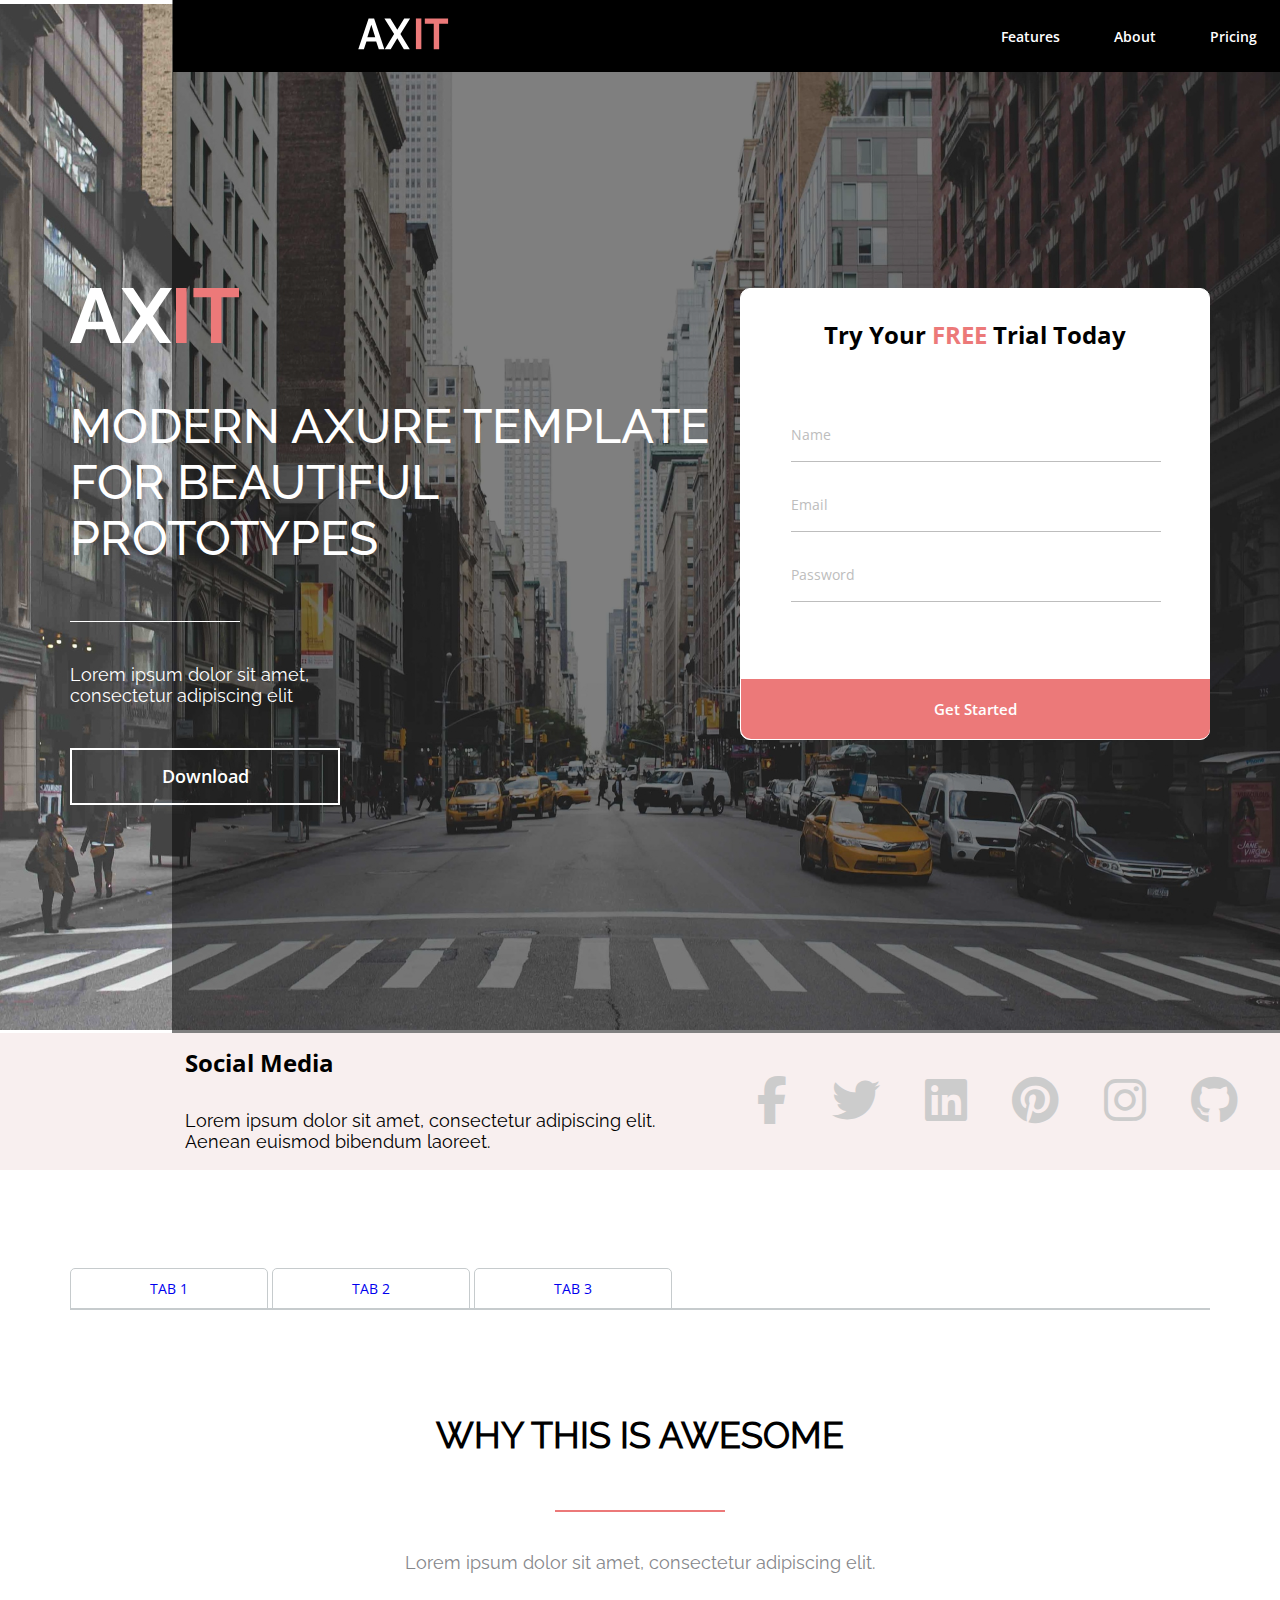
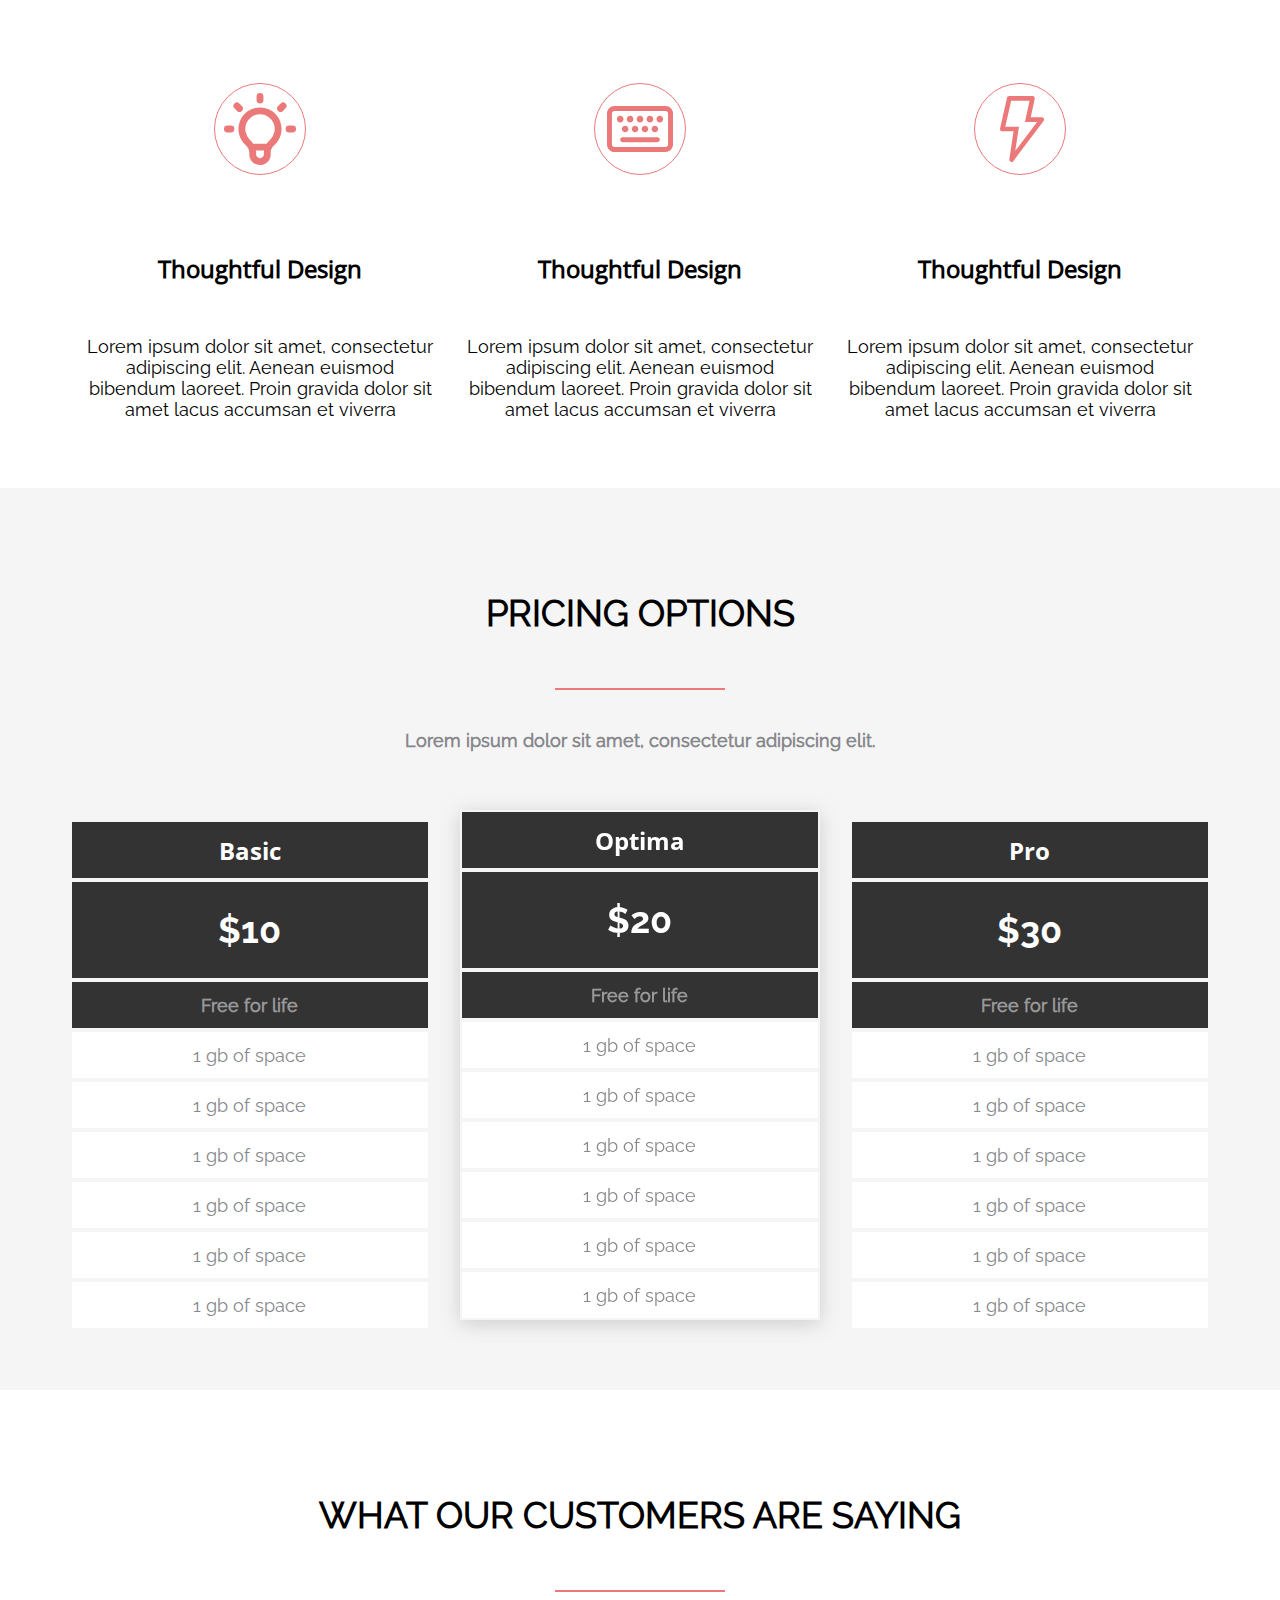
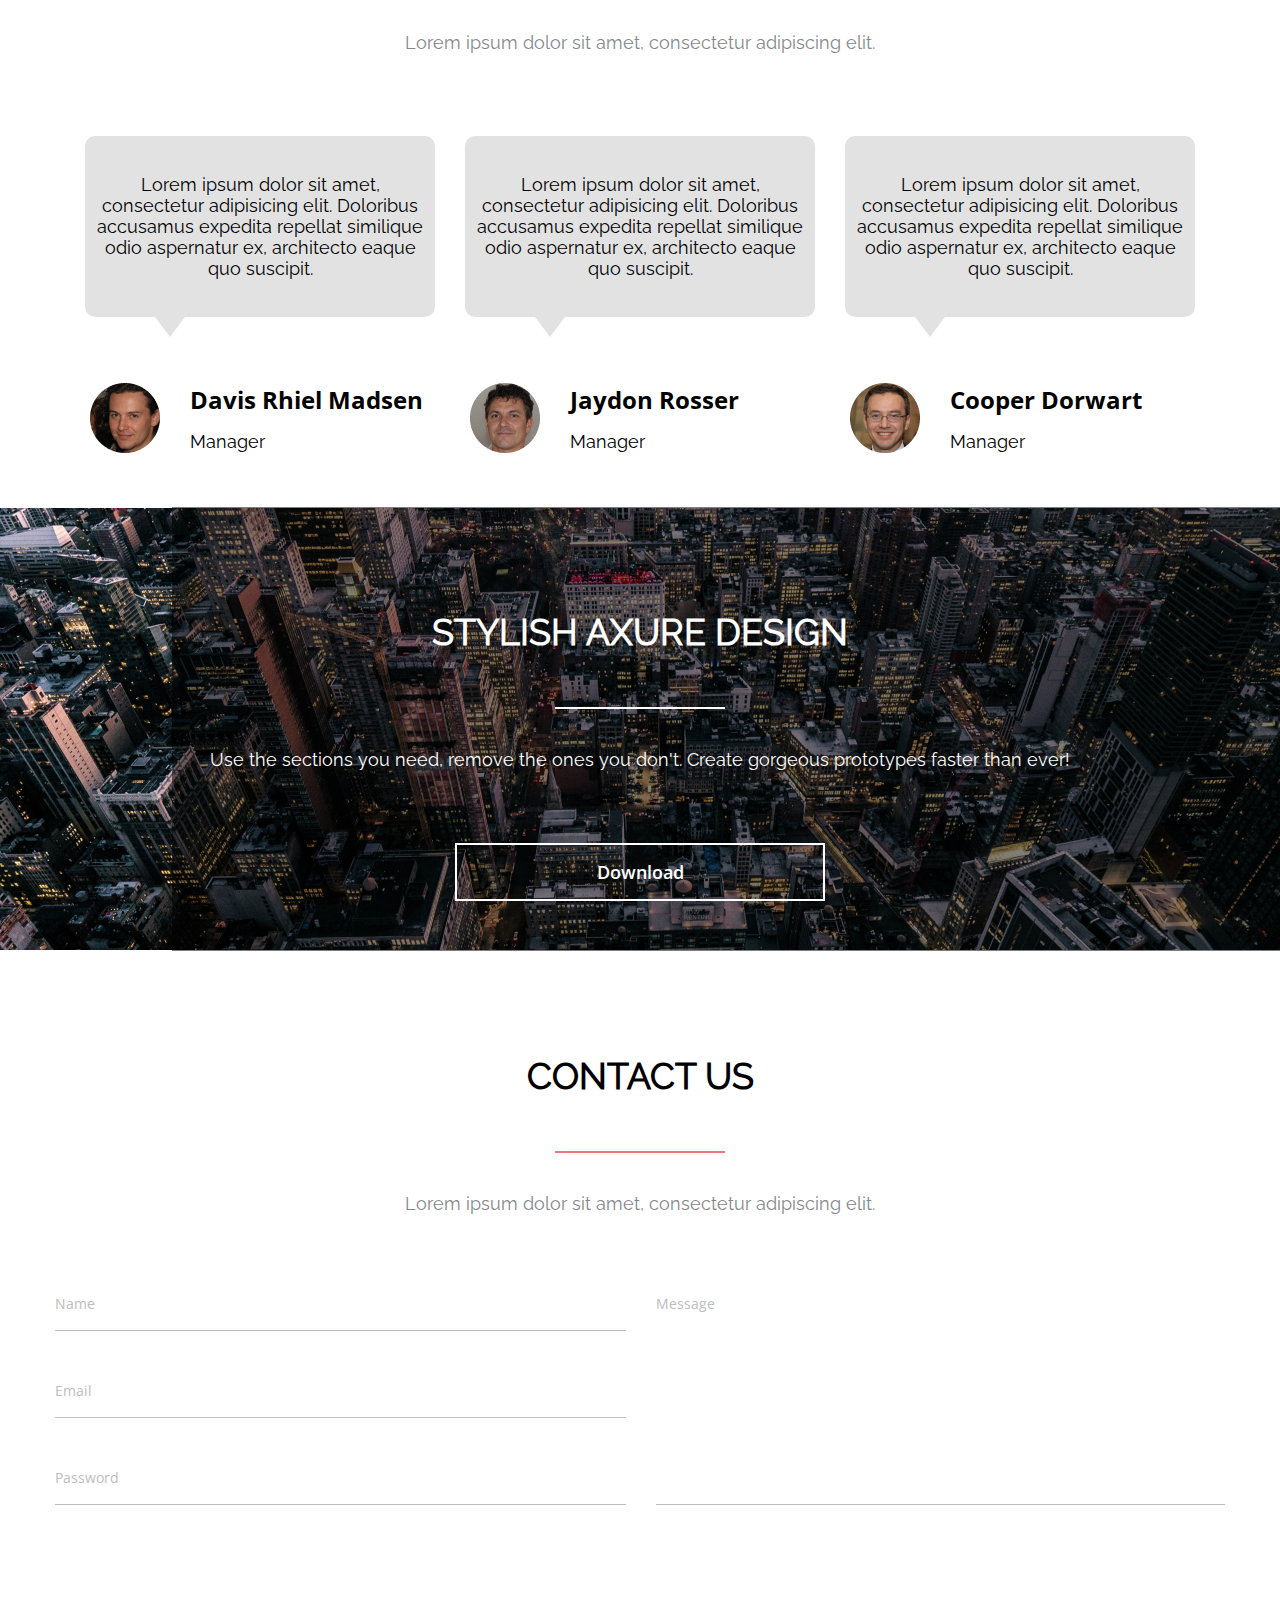
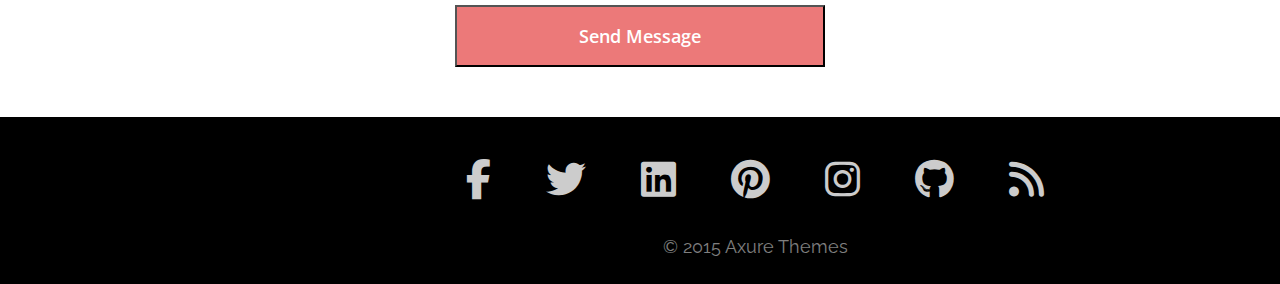
==== AXIT/index.html @ 5b7261b8 "add homework 8" ====
<!DOCTYPE html>
<html lang="en">

<head>
    <meta charset="UTF-8">
    <meta http-equiv="X-UA-Compatible" content="IE=edge">
    <meta name="viewport" content="width=device-width, initial-scale=1.0">
    <title>Document</title>
    <link rel="stylesheet" href="./styles/main.css">
</head>

<body>
    <header class="header">
        <div class="header-wrap">
            <div class="header-logo">
                <img src="./assets/images/AX header.svg" alt="header_logo">
                <img src="./assets/images/IT header.svg" alt="header_logo">
            </div>
            <nav class="header-menu">
                <ul class="header-menu__link">
                    <li><a href="#tabs">Features</a></li>
                    <li><a href="#about">About</a></li>
                    <li><a href="#pricing">Pricing</a></li>
                    <li><a href="#reviews">Reviews</a></li>
                    <li><a href="#contacts">Contact</a></li>
                </ul>
            </nav>
        </div>
    </header>
    <main>
        <section class="banner">
            <div class="banner-img">
                <div class="banner-bacground">
                    <div class="banner-wrap">
                        <div class="banner-logo">
                            <div class="banner-logo__logo">
                                <img src="/assets/images/AX.svg" alt="logo_icon">
                                <img src="/assets/images/IT.svg" alt="logo_icon">
                            </div>
                            <div class="banner-logo__title">
                                MODERN AXURE TEMPLATE FOR BEAUTIFUL PROTOTYPES
                            </div>
                            <div class="banner-logo__text">
                                Lorem ipsum dolor sit amet, consectetur adipiscing elit
                            </div>
                            <div class="banner-logo__button">
                                <button type="button" class="logo__button">Download</button>
                            </div>
                        </div>
                        <div class="banner-reg">
                            <form action="#banner-img">
                                <h4 class="banner-reg__title">Try Your <span id="color">FREE</span> Trial Today</h4>
                                <div class="banner-regcard">
                                    <div class="banner-reg__name">
                                        <label for="banner">Name</label><br>
                                        <input type="text" name="name" id="banner">
                                    </div>
                                    <div class="banner-reg__email">
                                        <label for="banner">Email</label><br>
                                        <input type="email" name="email" id="banner">
                                    </div>
                                    <div class="banner-reg__password">
                                        <label for="banner">Password</label><br>
                                        <input type="password" name="password" id="banner">
                                    </div>
                                </div>
                                <div class="banner-reg__button">
                                    <button type="submit" id="banner-button">Get Started</button>
                                </div>
                            </form>
                        </div>
                    </div>
                </div>
            </div>
        </section>
        <section class="social">
            <div class="social-wrap">
                <div class="social-aside">
                    <div class="social-aside__title">
                        Social Media
                    </div>
                    <div class="social-aside__text">
                        Lorem ipsum dolor sit amet, consectetur adipiscing elit.
                        Aenean euismod bibendum laoreet.
                    </div>
                </div>
                <div class="social-icon">
                    <a href="https://www.facebook.com/" target="_blank"><i class="fa-brands fa-facebook-f"></i></a>
                    <a href="https://twitter.com" target="_blank"><i class="fa-brands fa-twitter"></i></a>
                    <a href="https://www.linkedin.com/" target="_blank"><i class="fa-brands fa-linkedin"></i></a>
                    <a href="https://www.pinterest.com/" target="_blank"><i class="fa-brands fa-pinterest"></i></a>
                    <a href="https://www.instagram.com/" target="_blank"><i class="fa-brands fa-instagram"></i></a>
                    <a href="https://github.com/" target="_blank"><i class="fa-brands fa-github"></i></a>
                    <a href="https://ru.wikipedia.org/wiki/RSS" target="_blank"><i class="fa-solid fa-rss"></i></a>
                </div>
            </div>
        </section>
        <section class="tabs" id="tabs">
            <div class="tabs-wrap">
                <div class="tabs-nav">
                    <nav class="tabs-items">
                        <a href="#tab_01" class="tabs-item">TAB 1</a>
                        <a href="#tab_02" class="tabs-item">TAB 2</a>
                        <a href="#tab_03" class="tabs-item">TAB 3</a>
                    </nav>
                </div>
                <div class="tabs__body">
                    <div id="tab_01" class="tabs__block">
                        <div class="tab-image">
                            <img src="./assets/images/Rectangle 111.jpg" align="right" alt="about_icon">
                        </div>
                        <div class="tab-body__title">
                            Tabs with soft transitioning effect.
                        </div>
                        <div class="tab-body__text">
                            <p>
                                Lorem ipsum dolor sit amet, consectetur adipiscing elit. Aenean euismod
                                bibendum laoreet. Proin gravida dolor sit amet lacus accumsan et viverra
                                justo commodo. Proin sodales pulvinar tempor. Cum sociis natoque
                                penatibus et magnis dis parturient montes.
                            </p>
                            <br>
                            <p>
                                Lorem ipsum dolor sit amet, consectetur adipiscing elit. Aenean euismod
                                bibendum laoreet.
                            </p>
                        </div>
                        <div class="tab-button">
                            <button type="button" id="tab__btn">Download</button>
                        </div>
                    </div>
                </div>
            </div>
        </section>
        <section class="about" id="about">
            <div class="about-wrap">
                <div class="about-header">
                    <h2 class="about__title">
                        WHY THIS IS AWESOME
                    </h2>
                    <p class="about__subtitle">
                        Lorem ipsum dolor sit amet, consectetur adipiscing elit.
                    </p>
                </div>
                <div class="about-cards">
                    <div class="card">
                        <div class="card__img">
                            <img src="./assets/images/lamp.svg" alt="about_icon">
                        </div>
                        <h4 class="card__title">
                            Thoughtful Design
                        </h4>
                        <p class="card__text">
                            Lorem ipsum dolor sit amet, consectetur adipiscing elit. Aenean euismod bibendum laoreet.
                            Proin
                            gravida dolor sit amet lacus accumsan et viverra
                        </p>
                    </div>
                    <div class="card">
                        <div class="card__img">
                            <img src="./assets/images/keyboard.svg" alt="">
                        </div>
                        <h4 class="card__title">
                            Thoughtful Design
                        </h4>
                        <p class="card__text">
                            Lorem ipsum dolor sit amet, consectetur adipiscing elit. Aenean euismod bibendum laoreet.
                            Proin
                            gravida dolor sit amet lacus accumsan et viverra
                        </p>
                    </div>
                    <div class="card">
                        <div class="card__img">
                            <img src="./assets/images/lightning.svg" alt="">
                        </div>
                        <h4 class="card__title">
                            Thoughtful Design
                        </h4>
                        <p class="card__text">
                            Lorem ipsum dolor sit amet, consectetur adipiscing elit. Aenean euismod bibendum laoreet.
                            Proin
                            gravida dolor sit amet lacus accumsan et viverra
                        </p>
                    </div>
                </div>
            </div>
        </section>
        <section class="pricing" id="pricing">
            <div class="pricing-wrap">
                <div class="pricing-header">
                    <h2 class="pricing__title">
                        pricing options
                    </h2>
                    <h4 class="header__subtitle">
                        Lorem ipsum dolor sit amet, consectetur adipiscing elit.
                    </h4>
                </div>
                <div class="cards">
                    <div class="card-price card-price__1">
                        <div class="card-price__title">
                            <h3 id="title">Basic</h3>
                            <h3 id="price">$10</h3>
                            <h3 id="text">Free for life</h3>
                        </div>
                        <ul class="card-price__text">
                            <li class="item">1 gb of space</li>
                            <li class="item">1 gb of space</li>
                            <li class="item">1 gb of space</li>
                            <li class="item">1 gb of space</li>
                            <li class="item">1 gb of space</li>
                            <li class="item">1 gb of space</li>
                        </ul>
                    </div>
                    <div class="card-price card-price__2">
                        <div class="card-price__title">
                            <h3 id="title">Optima</h3>
                            <h3 id="price">$20</h3>
                            <h3 id="text">Free for life</h3>
                        </div>
                        <ul class="card-price__text">
                            <li class="item">1 gb of space</li>
                            <li class="item">1 gb of space</li>
                            <li class="item">1 gb of space</li>
                            <li class="item">1 gb of space</li>
                            <li class="item">1 gb of space</li>
                            <li class="item">1 gb of space</li>
                        </ul>
                    </div>
                    <div class="card-price card-price__3">
                        <div class="card-price__title">
                            <h3 id="title">Pro</h3>
                            <h3 id="price">$30</h3>
                            <h3 id="text">Free for life</h3>
                        </div>
                        <ul class="card-price__text">
                            <li class="item">1 gb of space</li>
                            <li class="item">1 gb of space</li>
                            <li class="item">1 gb of space</li>
                            <li class="item">1 gb of space</li>
                            <li class="item">1 gb of space</li>
                            <li class="item">1 gb of space</li>
                        </ul>
                    </div>
                </div>
            </div>
        </section>
        <section class="customers" id="reviews">
            <div class="customers-wrap">
                <div class="customers-header">
                    <h3 class="customers__title">
                        what our customers are saying
                    </h3>
                    <p class="customers__subtitle">
                        Lorem ipsum dolor sit amet, consectetur adipiscing elit.
                    </p>
                </div>
                <div class="comments">
                    <div class="comment-card">
                        <div class="comment">
                            <p class="comment__text">
                                Lorem ipsum dolor sit amet,
                                consectetur adipisicing elit. Doloribus
                                accusamus expedita repellat similique
                                odio aspernatur ex, architecto eaque
                                quo suscipit.
                            </p>
                        </div>
                        <div class="card-user">
                            <div class="card-user__icon">
                                <img src="./assets/images/User 1.jpg" alt="user_icon">
                            </div>
                            <div class="card-user__name">
                                <h4>Davis Rhiel Madsen</h4>
                                <span>Manager</span>
                            </div>
                        </div>
                    </div>
                    <div class="comment-card">
                        <div class="comment">
                            <p class="comment__text">
                                Lorem ipsum dolor sit amet,
                                consectetur adipisicing elit. Doloribus
                                accusamus expedita repellat similique
                                odio aspernatur ex, architecto eaque
                                quo suscipit.
                            </p>
                        </div>
                        <div class="card-user">
                            <div class="card-user__icon">
                                <img src="./assets/images/User 2.jpg" alt="user_icon">
                            </div>
                            <div class="card-user__name">
                                <h4>Jaydon Rosser</h4>
                                <span>Manager</span>
                            </div>
                        </div>
                    </div>
                    <div class="comment-card">
                        <div class="comment">
                            <p class="comment__text">
                                Lorem ipsum dolor sit amet,
                                consectetur adipisicing elit. Doloribus
                                accusamus expedita repellat similique
                                odio aspernatur ex, architecto eaque
                                quo suscipit.
                            </p>
                        </div>
                        <div class="card-user">
                            <div class="card-user__icon">
                                <img src="./assets/images/User 3.jpg" alt="user_icon">
                            </div>
                            <div class="card-user__name">
                                <h4>Cooper Dorwart</h4>
                                <span>Manager</span>
                            </div>
                        </div>
                    </div>
                </div>
            </div>
        </section>
        <section class="stylish">
            <div class="stylish-img">
                <div class="stylish-wrap">
                    <h2 class="stylish__title">
                        STYLISH AXURE DESIGN
                    </h2>
                    <p class="stylish__subtitle">
                        Use the sections you need, remove the ones you don't. Create gorgeous prototypes faster than
                        ever!
                    </p>
                    <button type="button" class="stylish__button">Download</button>
                </div>
            </div>
        </section>
        <section class="contact" id="contacts">
            <div class="contact-wrap">
                <div class="contact-header">
                    <h2 class="contact__title">
                        contact us
                    </h2>
                    <p class="contact__subtitle">
                        Lorem ipsum dolor sit amet, consectetur adipiscing elit.
                    </p>
                </div>
                <form action="contact-wrap">
                    <div class="contact-form">
                        <div class="contact-reg">
                            <div class="contact-reg__name">
                                <label for="contact">Name</label><br>
                                <input type="text" name="name" id="contact">
                            </div>
                            <div class="contact-reg__email">
                                <label for="contact">Email</label><br>
                                <input type="text" name="email" id="contact">
                            </div>
                            <div class="contact-reg__password">
                                <label for="contact">Password</label><br>
                                <input type="text" name="password" id="contact">
                            </div>
                        </div>
                        <div class="contact__message">
                            <label for="contact">Message</label><br>
                            <textarea name="message" id="message"></textarea>
                        </div>
                    </div>
                    <div class="contact-btn">
                        <button type="button" class="contact__button">Send Message</button>
                    </div>
                </form>
            </div>
        </section>
    </main>
    <footer class="footer">
        <div class="footer-wrap">
            <div class="footer-icons">
                <a href="https://www.facebook.com/" target="_blank"><i class="fa-brands fa-facebook-f"></i></a>
                <a href="https://twitter.com" target="_blank"><i class="fa-brands fa-twitter"></i></a>
                <a href="https://www.linkedin.com/" target="_blank"><i class="fa-brands fa-linkedin"></i></a>
                <a href="https://www.pinterest.com/" target="_blank"><i class="fa-brands fa-pinterest"></i></a>
                <a href="https://www.instagram.com/" target="_blank"><i class="fa-brands fa-instagram"></i></a>
                <a href="https://github.com/" target="_blank"><i class="fa-brands fa-github"></i></a>
                <a href="https://ru.wikipedia.org/wiki/RSS" target="_blank"><i class="fa-solid fa-rss"></i></a>
            </div>
            <div class="copy">
                © 2015 Axure Themes
            </div>
        </div>
    </footer>
</body>

</html>
---- AXIT/styles/main.css ----
@import url(./about.css);

@import url(./tabs.css);

@import url(./pricing.css);

@import url(./customers.css);

@import url(./social.css);

@import url(./cdn.css);

@import url(./footer.css);

@import url(./banner.css);

@import url(./header.css);

@import url(./stylish.css);

@import url(./contact.css);
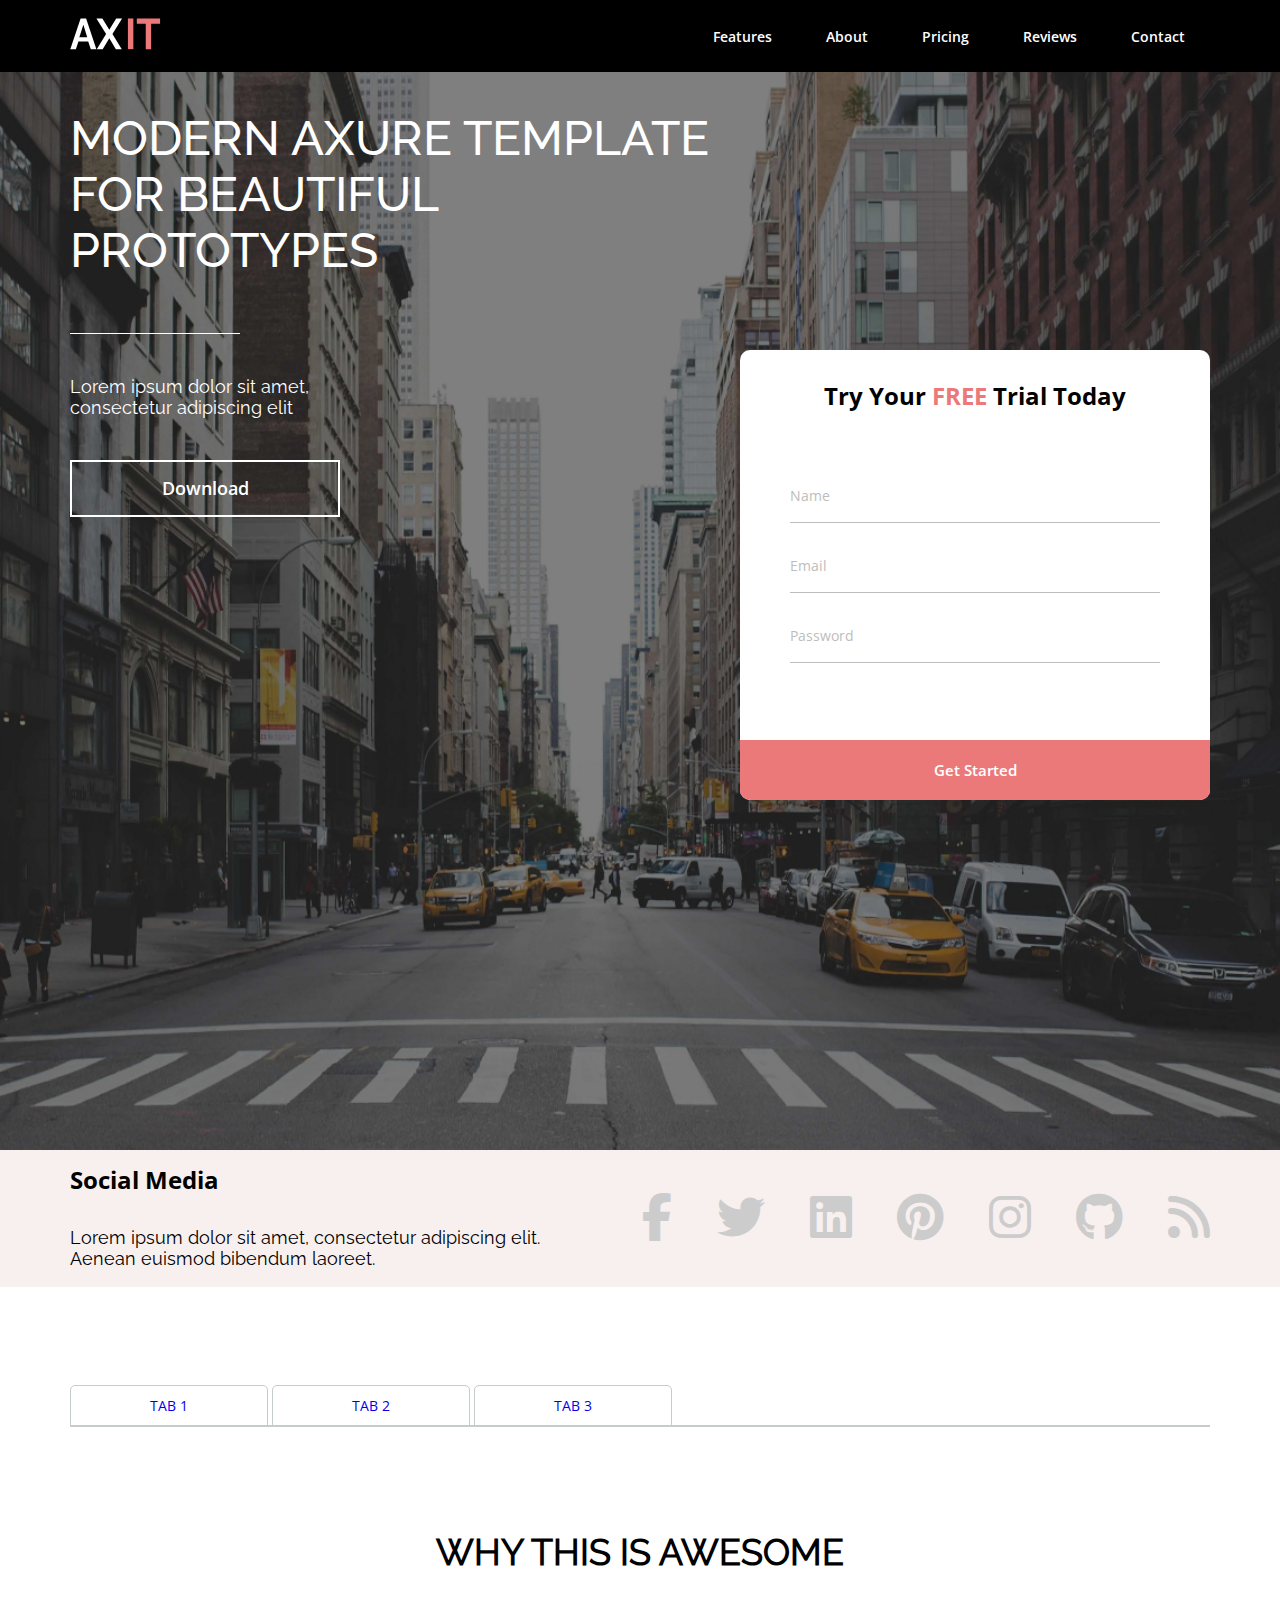
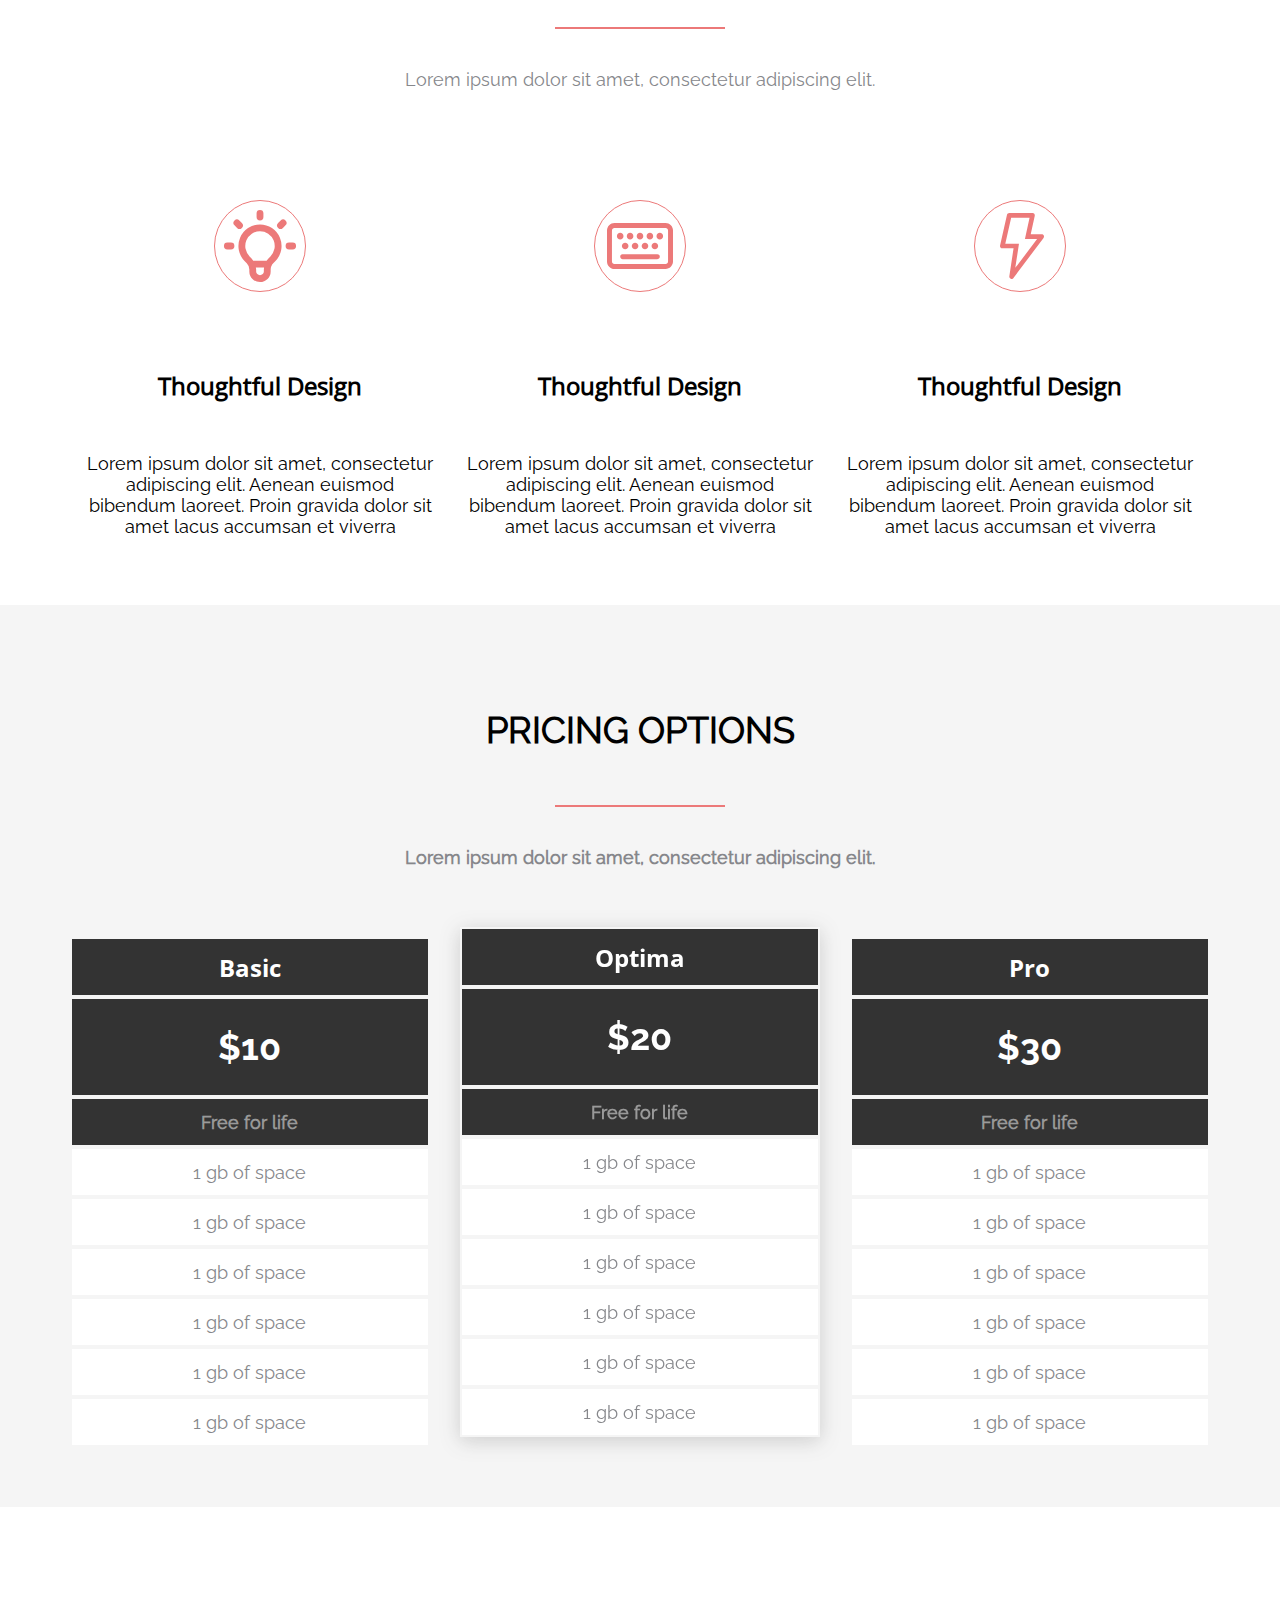
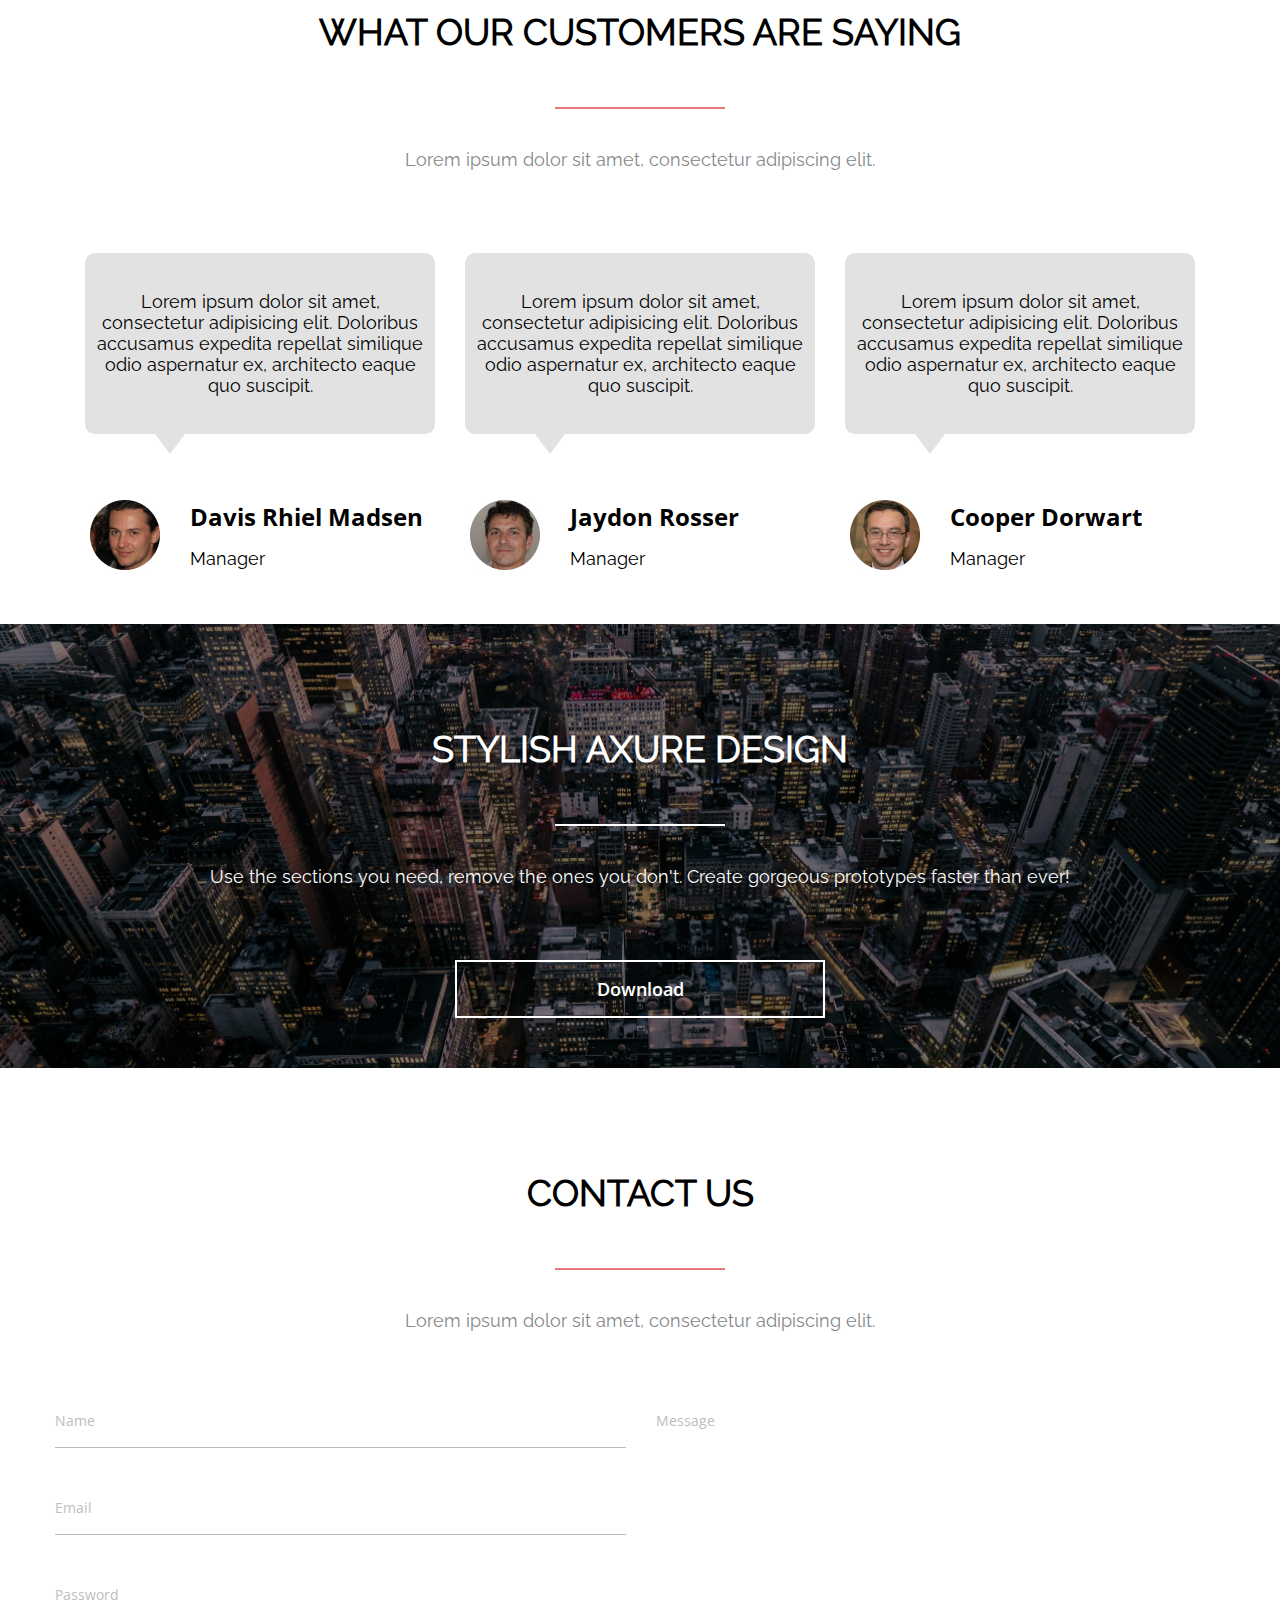
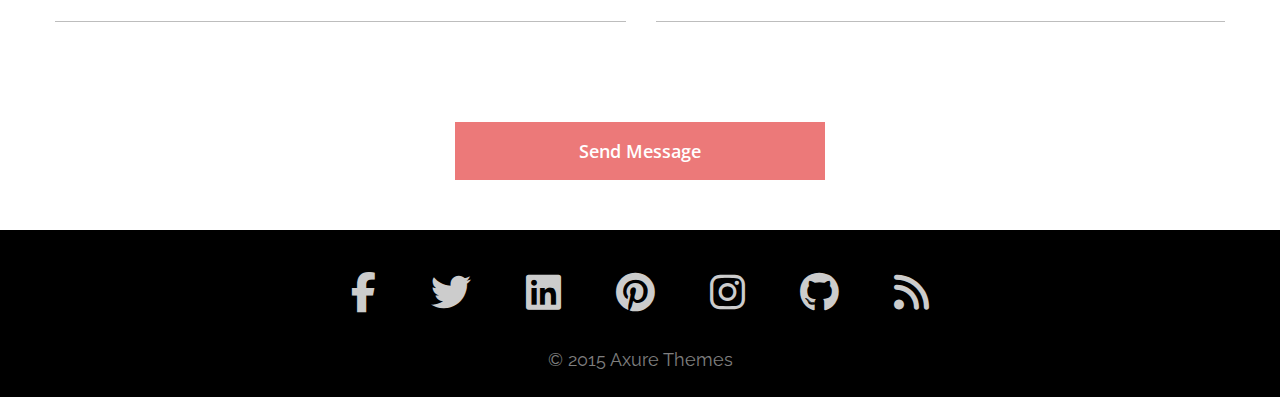
==== commit d4b1ff6f: "add h8" ====
--- a/AXIT/index.html
+++ b/AXIT/index.html
@@ -29,49 +29,49 @@
     </header>
     <main>
         <section class="banner">
-            <div class="banner-img">
-                <div class="banner-bacground">
-                    <div class="banner-wrap">
-                        <div class="banner-logo">
-                            <div class="banner-logo__logo">
-                                <img src="/assets/images/AX.svg" alt="logo_icon">
-                                <img src="/assets/images/IT.svg" alt="logo_icon">
-                            </div>
-                            <div class="banner-logo__title">
-                                MODERN AXURE TEMPLATE FOR BEAUTIFUL PROTOTYPES
-                            </div>
-                            <div class="banner-logo__text">
-                                Lorem ipsum dolor sit amet, consectetur adipiscing elit
-                            </div>
-                            <div class="banner-logo__button">
-                                <button type="button" class="logo__button">Download</button>
-                            </div>
-                        </div>
-                        <div class="banner-reg">
-                            <form action="#banner-img">
-                                <h4 class="banner-reg__title">Try Your <span id="color">FREE</span> Trial Today</h4>
-                                <div class="banner-regcard">
-                                    <div class="banner-reg__name">
-                                        <label for="banner">Name</label><br>
-                                        <input type="text" name="name" id="banner">
-                                    </div>
-                                    <div class="banner-reg__email">
-                                        <label for="banner">Email</label><br>
-                                        <input type="email" name="email" id="banner">
-                                    </div>
-                                    <div class="banner-reg__password">
-                                        <label for="banner">Password</label><br>
-                                        <input type="password" name="password" id="banner">
-                                    </div>
+
+            <div class="banner-bacground">
+                <div class="banner-wrap">
+                    <div class="banner-logo">
+                        <div class="banner-logo__logo">
+                            <img src="/assets/images/AX.svg" alt="logo_icon">
+                            <img src="/assets/images/IT.svg" alt="logo_icon">
+                        </div>
+                        <div class="banner-logo__title">
+                            MODERN AXURE TEMPLATE FOR BEAUTIFUL PROTOTYPES
+                        </div>
+                        <div class="banner-logo__text">
+                            Lorem ipsum dolor sit amet, consectetur adipiscing elit
+                        </div>
+                        <div class="banner-logo__button">
+                            <button type="button" class="logo__button">Download</button>
+                        </div>
+                    </div>
+                    <div class="banner-reg">
+                        <form action="#banner-img">
+                            <h4 class="banner-reg__title">Try Your <span id="color">FREE</span> Trial Today</h4>
+                            <div class="banner-regcard">
+                                <div class="banner-reg__name">
+                                    <label for="banner">Name</label><br>
+                                    <input type="text" name="name" id="banner">
                                 </div>
-                                <div class="banner-reg__button">
-                                    <button type="submit" id="banner-button">Get Started</button>
+                                <div class="banner-reg__email">
+                                    <label for="banner">Email</label><br>
+                                    <input type="email" name="email" id="banner">
                                 </div>
-                            </form>
-                        </div>
-                    </div>
-                </div>
-            </div>
+                                <div class="banner-reg__password">
+                                    <label for="banner">Password</label><br>
+                                    <input type="password" name="password" id="banner">
+                                </div>
+                            </div>
+                            <div class="banner-reg__button">
+                                <button type="submit" id="banner-button">Get Started</button>
+                            </div>
+                        </form>
+                    </div>
+                </div>
+            </div>
+
         </section>
         <section class="social">
             <div class="social-wrap">
@@ -105,7 +105,7 @@
                     </nav>
                 </div>
                 <div class="tabs__body">
-                    <div id="tab_01" class="tabs__block">
+                    <div id="tab_01" class="tabs__block active">
                         <div class="tab-image">
                             <img src="./assets/images/Rectangle 111.jpg" align="right" alt="about_icon">
                         </div>
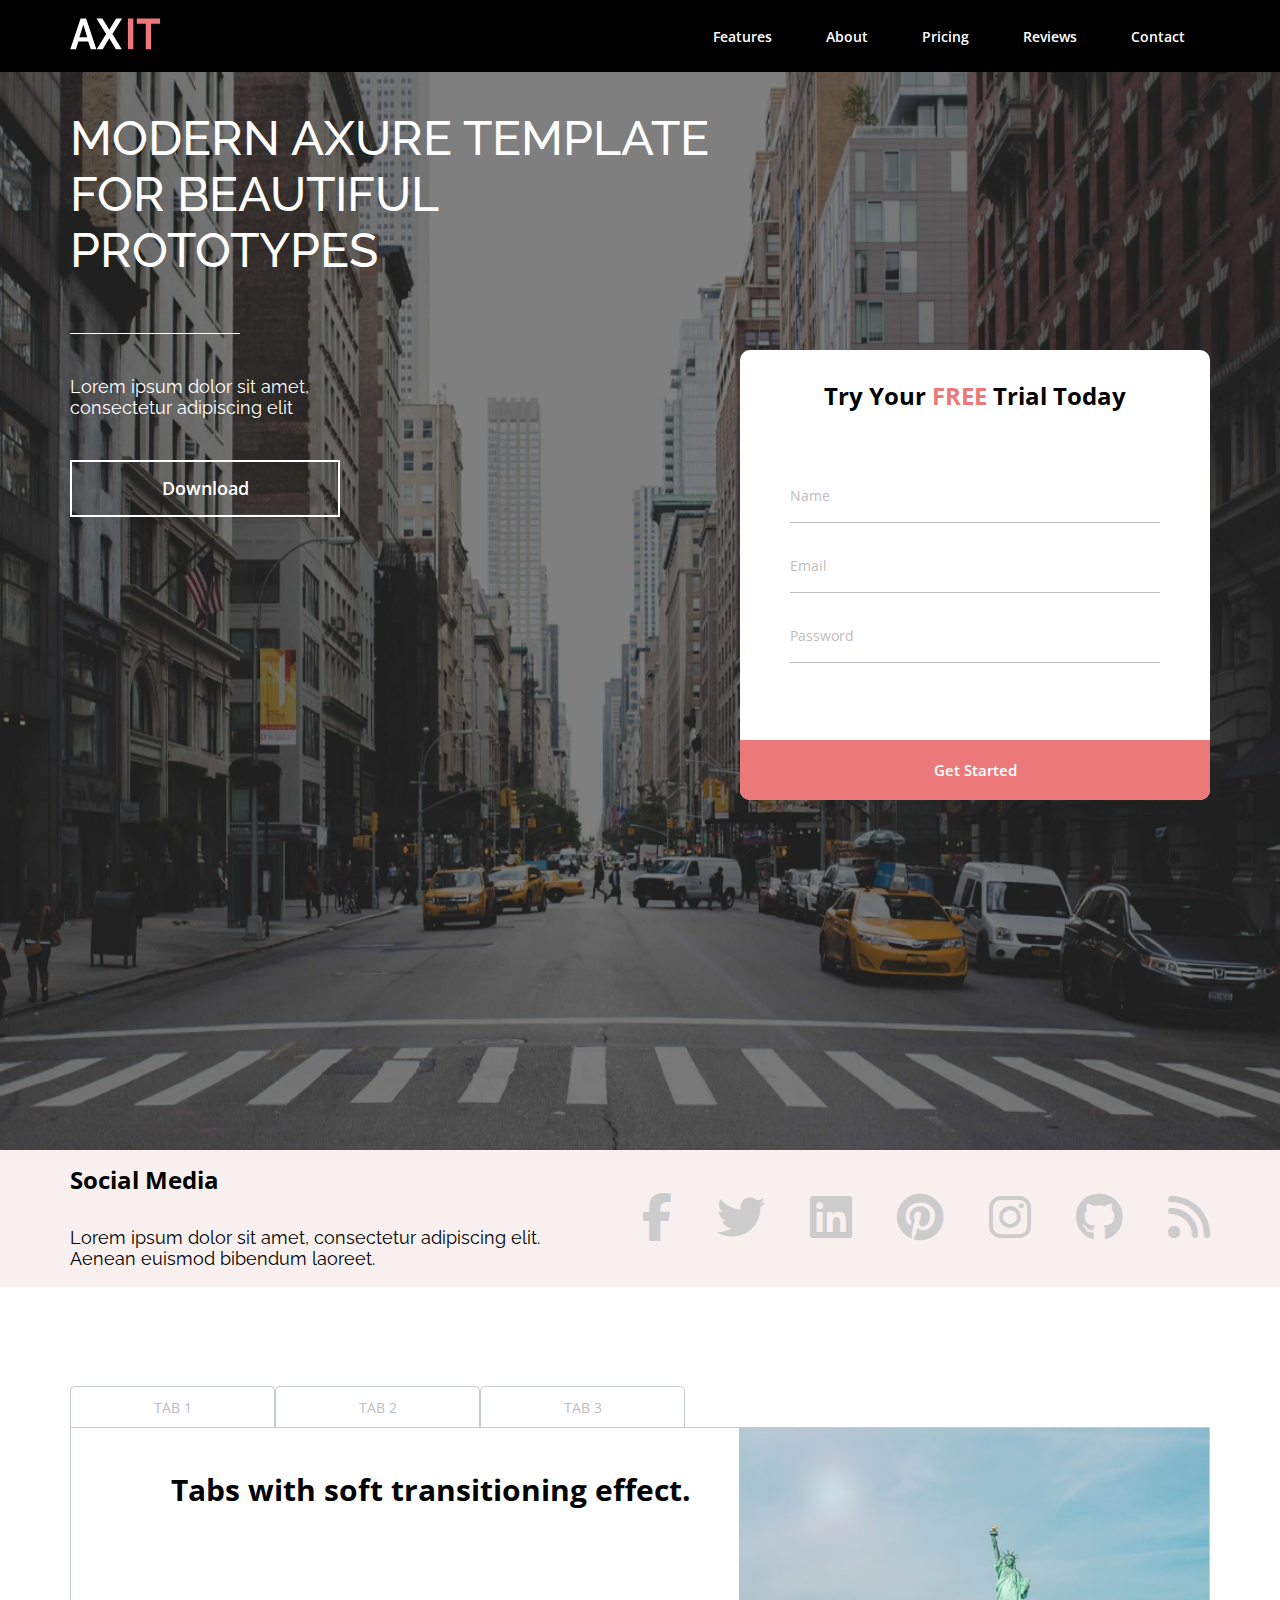
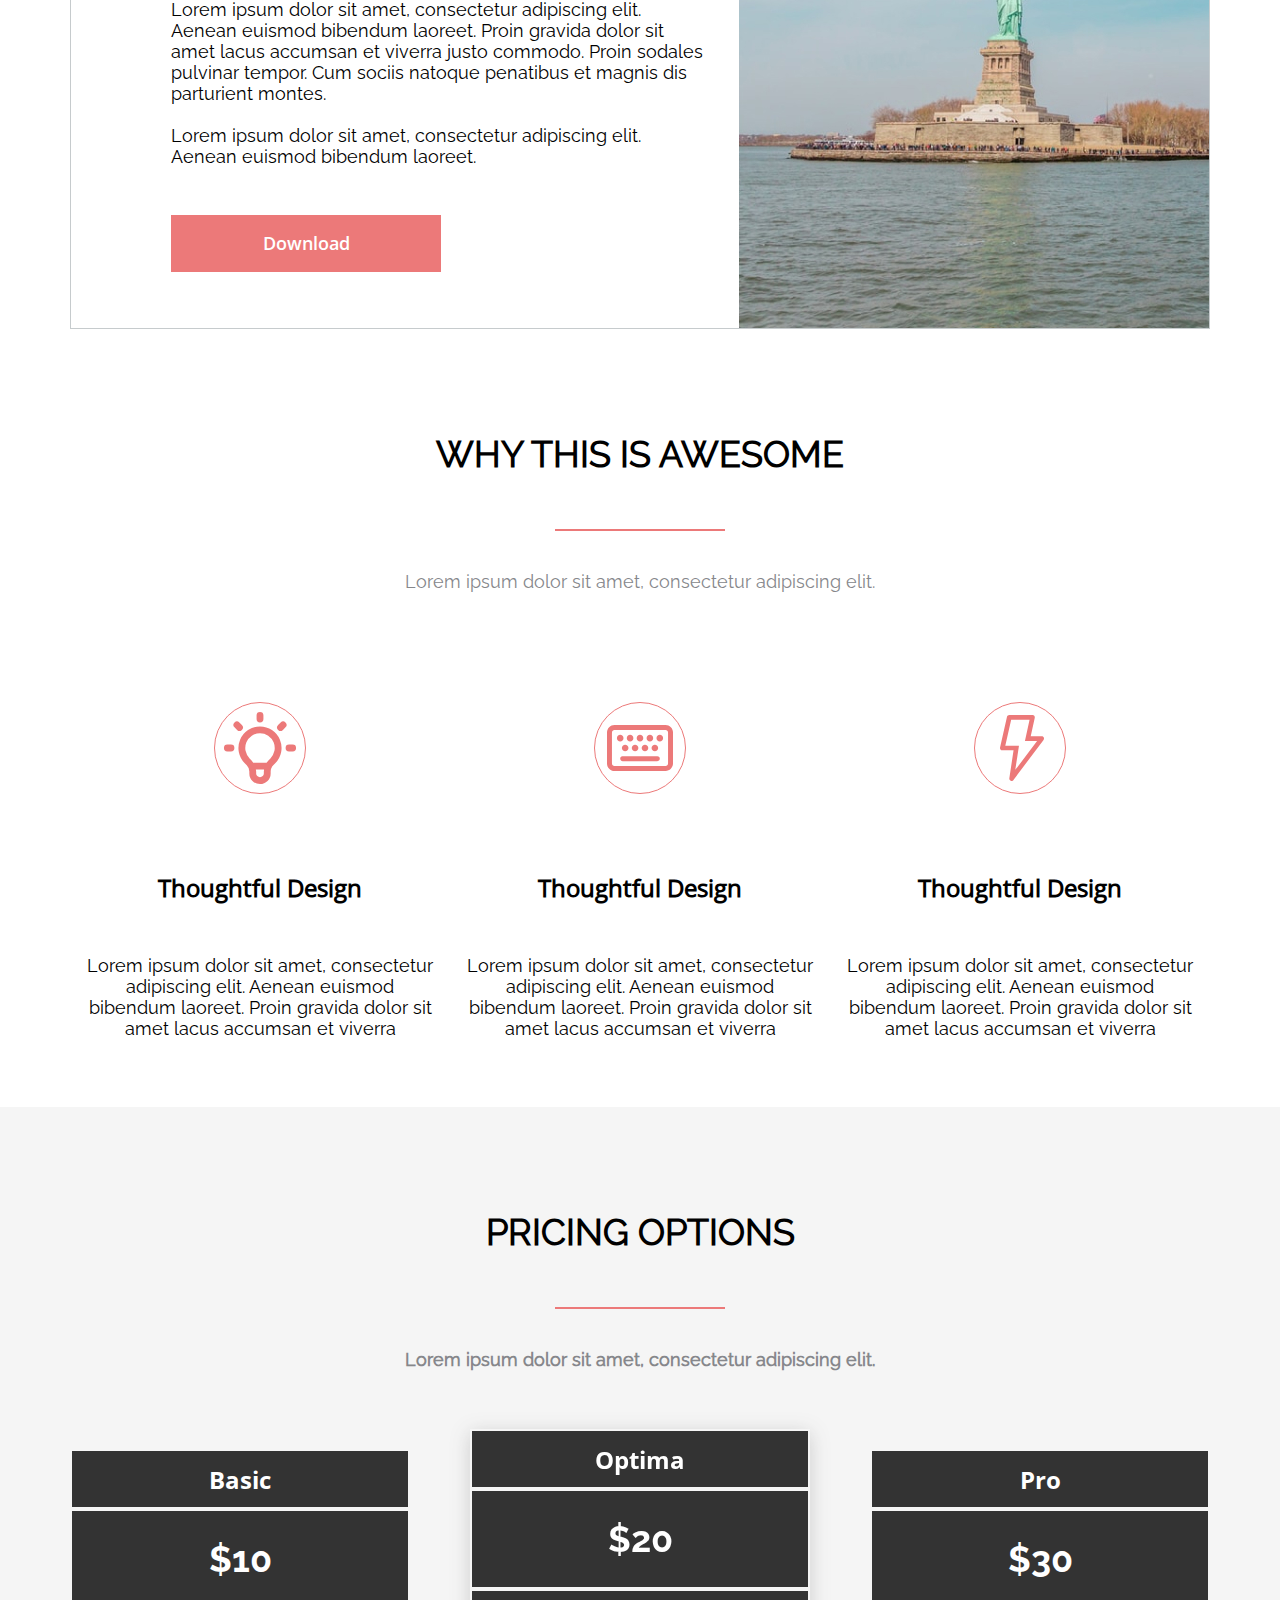
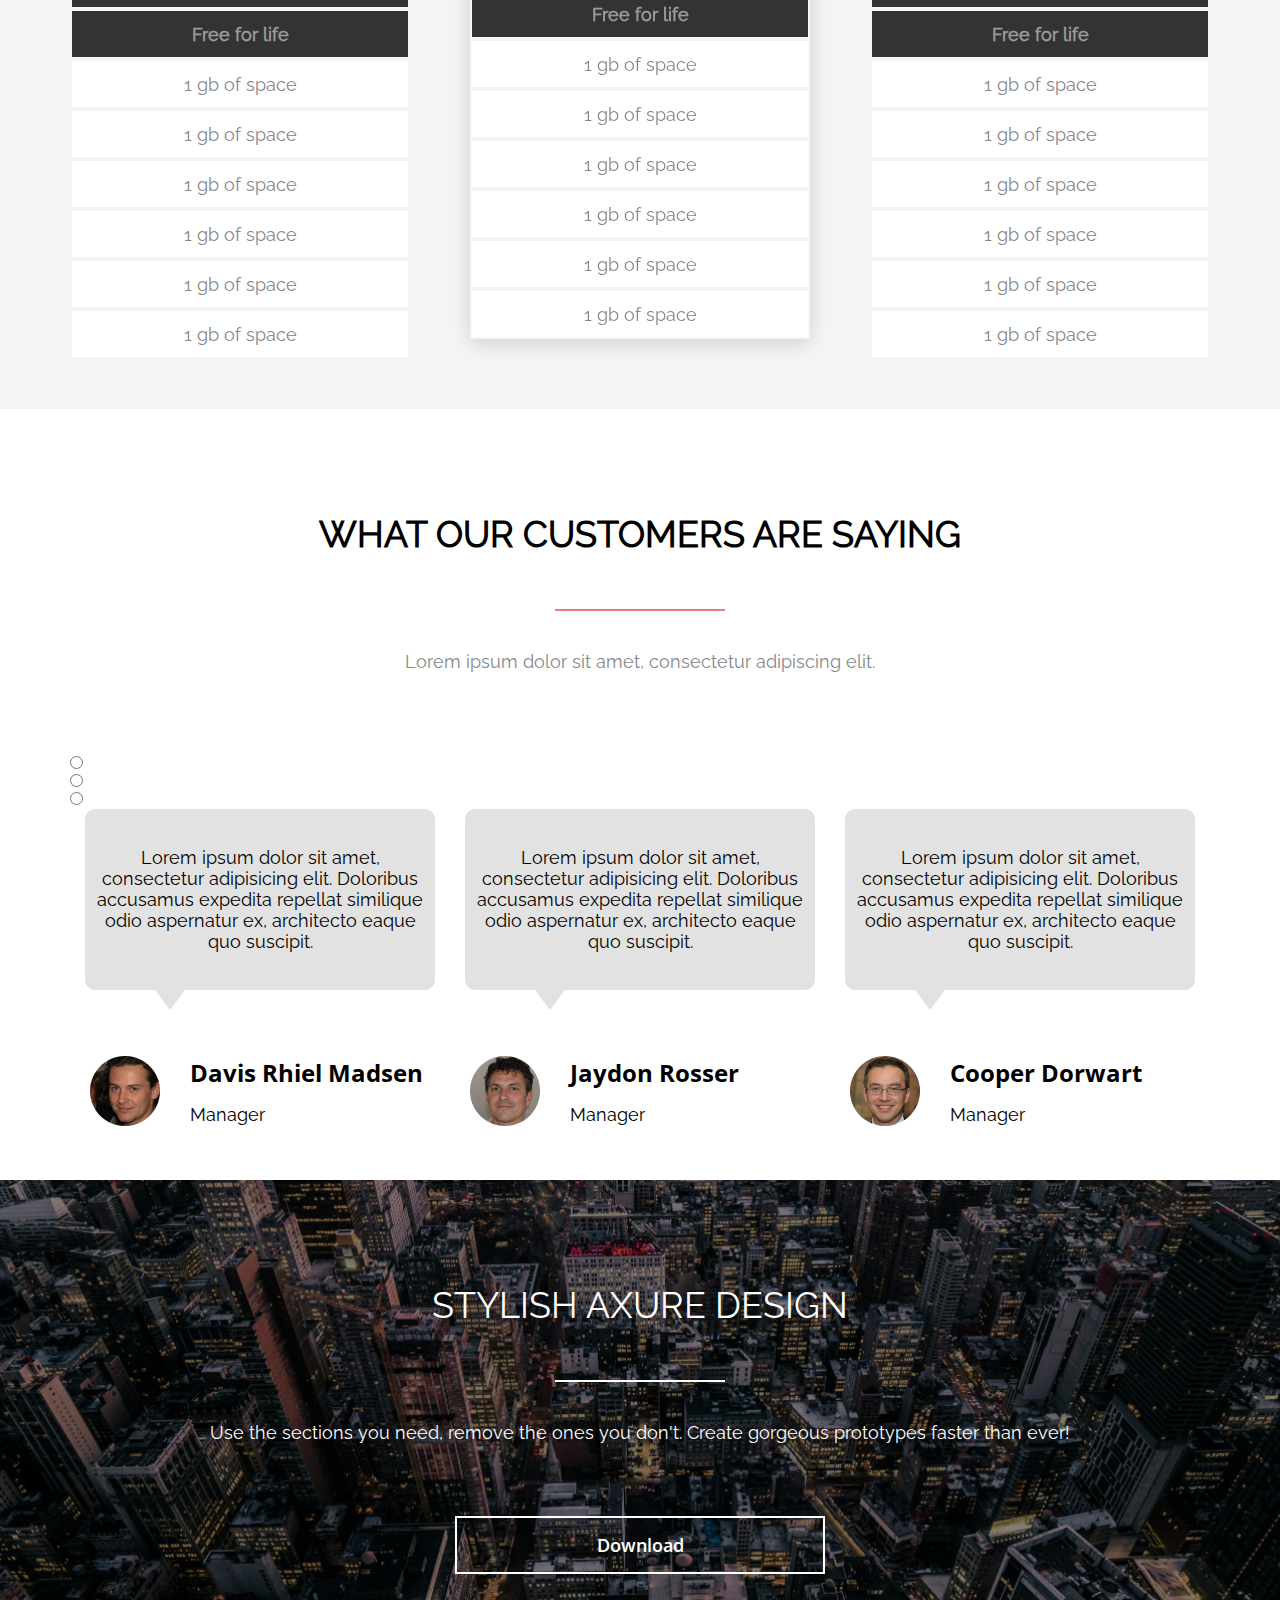
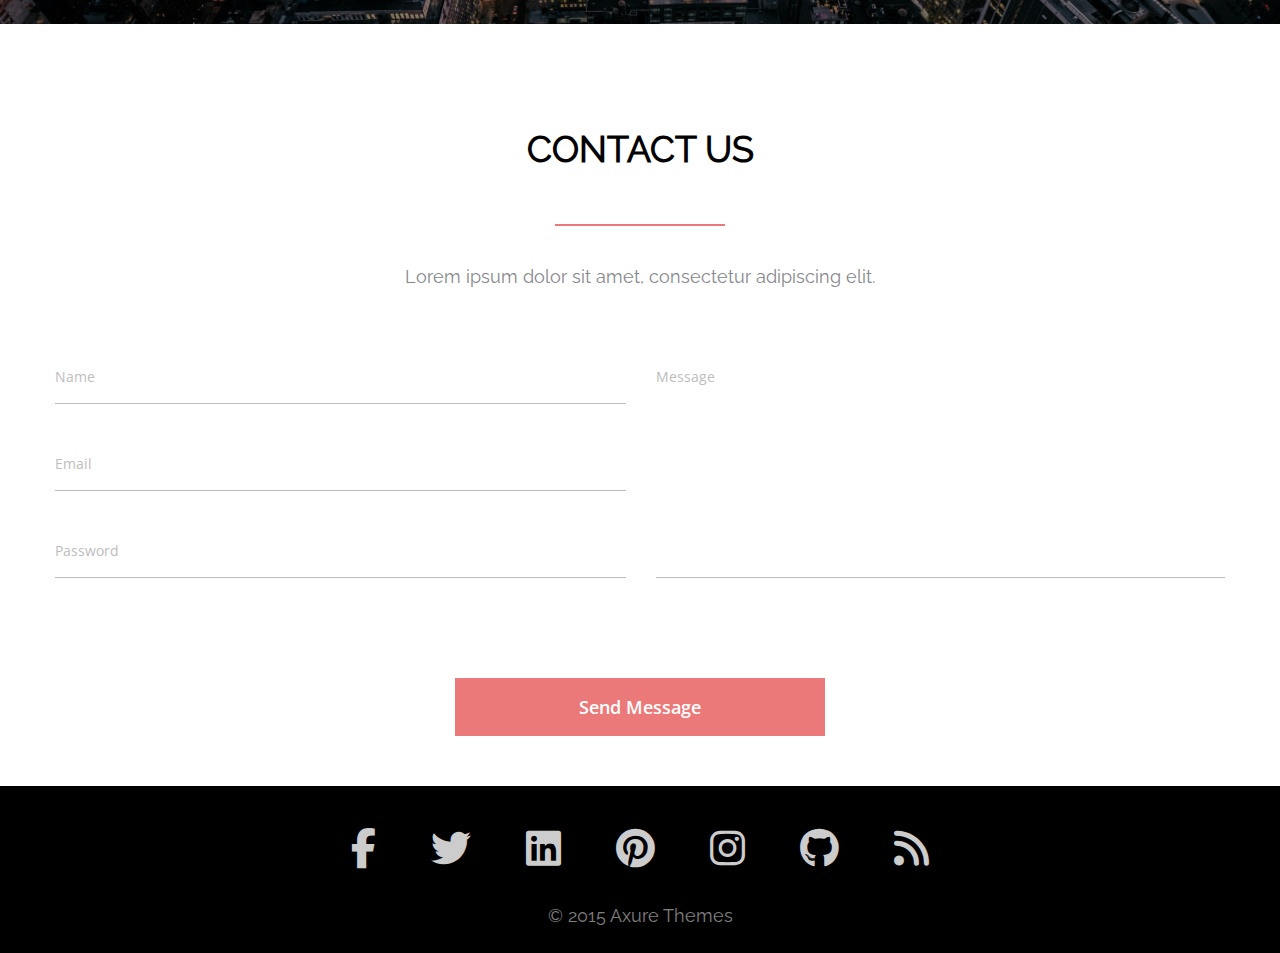
==== commit 47cbd9ee: "add homework 9" ====
--- a/AXIT/index.html
+++ b/AXIT/index.html
@@ -29,7 +29,6 @@
     </header>
     <main>
         <section class="banner">
-
             <div class="banner-bacground">
                 <div class="banner-wrap">
                     <div class="banner-logo">
@@ -97,15 +96,10 @@
         </section>
         <section class="tabs" id="tabs">
             <div class="tabs-wrap">
-                <div class="tabs-nav">
-                    <nav class="tabs-items">
-                        <a href="#tab_01" class="tabs-item">TAB 1</a>
-                        <a href="#tab_02" class="tabs-item">TAB 2</a>
-                        <a href="#tab_03" class="tabs-item">TAB 3</a>
-                    </nav>
-                </div>
-                <div class="tabs__body">
-                    <div id="tab_01" class="tabs__block active">
+                <div class="tabs-items">
+                    <input class="radio" id="tab_1" type="radio" name="tab" checked="checked">
+                    <label for="tab_1" class="table">TAB 1</label>
+                    <div class="tabs__block">
                         <div class="tab-image">
                             <img src="./assets/images/Rectangle 111.jpg" align="right" alt="about_icon">
                         </div>
@@ -129,6 +123,20 @@
                             <button type="button" id="tab__btn">Download</button>
                         </div>
                     </div>
+                    <input class="radio" id="tab_2" type="radio" name="tab">
+                    <label for="tab_2" class="table">TAB 2</label>
+                    <div class="tabs__block">
+                        <p  class="tab-body__title">
+                            Content TAB 2
+                        </p>
+                    </div>
+                    <input class="radio" id="tab_3" type="radio" name="tab">
+                    <label for="tab_3" class="table">TAB 3</label>
+                    <div class="tabs__block">
+                        <p class="tab-body__title">
+                            Content TAB 3
+                        </p>
+                    </div>
                 </div>
             </div>
         </section>
@@ -191,7 +199,7 @@
                     <h2 class="pricing__title">
                         pricing options
                     </h2>
-                    <h4 class="header__subtitle">
+                    <h4 class="pricing__subtitle">
                         Lorem ipsum dolor sit amet, consectetur adipiscing elit.
                     </h4>
                 </div>
@@ -253,6 +261,17 @@
                     <p class="customers__subtitle">
                         Lorem ipsum dolor sit amet, consectetur adipiscing elit.
                     </p>
+                </div>
+                <div class="customers-radio">
+                    <div class="radio-comment">
+                        <input type="radio" name="" id="radio-1">
+                    </div>
+                    <div class="radio-comment">
+                        <input type="radio" name="" id="radio-1">
+                    </div>
+                    <div class="radio-comment">
+                        <input type="radio" name="" id="radio-1">
+                    </div>
                 </div>
                 <div class="comments">
                     <div class="comment-card">
@@ -321,14 +340,18 @@
         <section class="stylish">
             <div class="stylish-img">
                 <div class="stylish-wrap">
-                    <h2 class="stylish__title">
+                    <div class="stylish__title">
                         STYLISH AXURE DESIGN
-                    </h2>
-                    <p class="stylish__subtitle">
-                        Use the sections you need, remove the ones you don't. Create gorgeous prototypes faster than
-                        ever!
-                    </p>
-                    <button type="button" class="stylish__button">Download</button>
+                    </div>
+                    <div class="stylish__subtitle">
+                        <p>
+                            Use the sections you need, remove the ones you don't. Create gorgeous prototypes faster than
+                            ever!
+                        </p>
+                    </div>
+                    <div class="stylish-btn">
+                        <button type="button" class="stylish__button">Download</button>
+                    </div>
                 </div>
             </div>
         </section>
